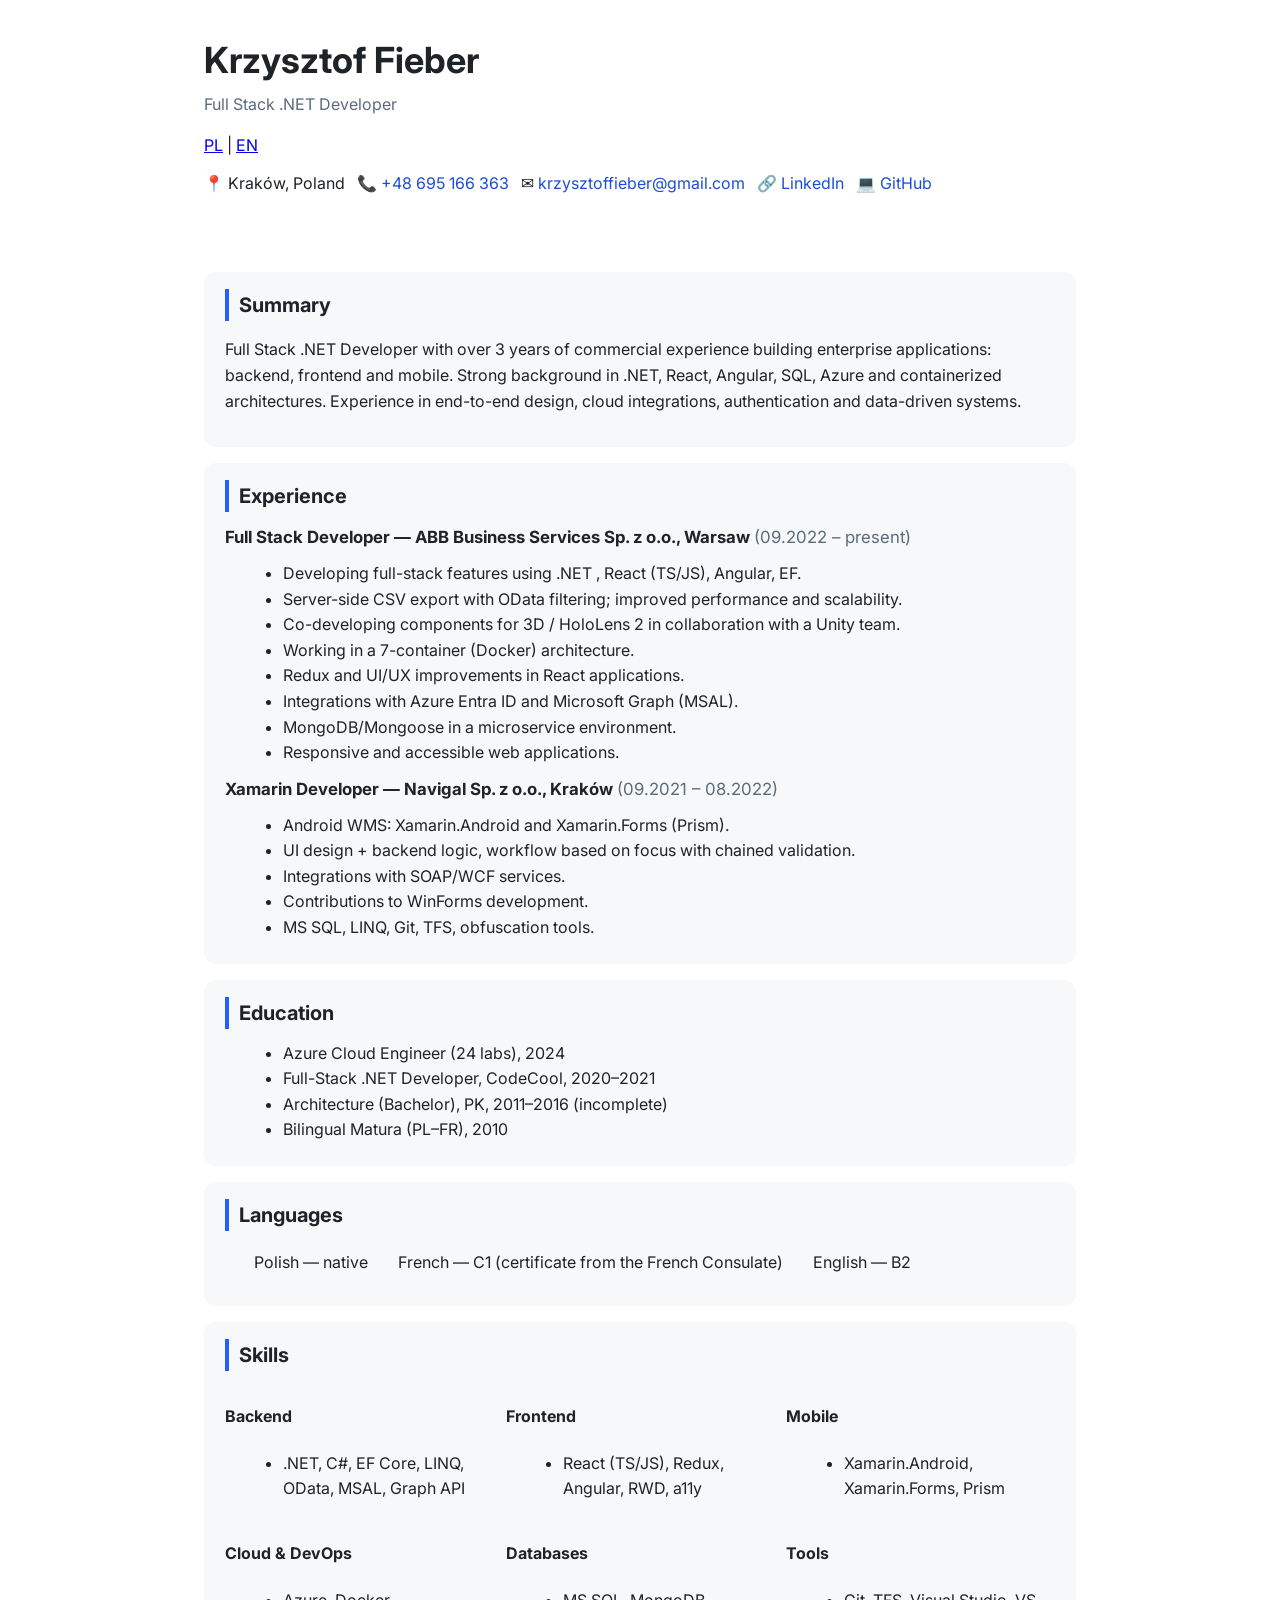
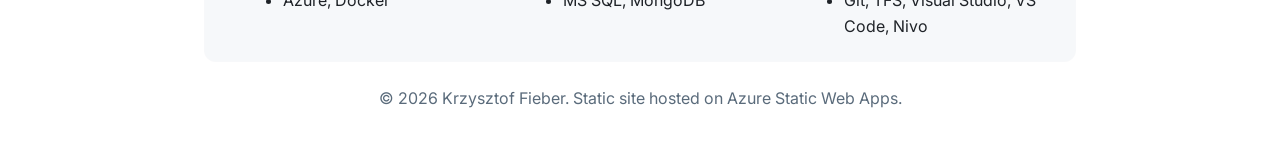
==== index.en.html @ 4469cb80 "en-version" ====
<!DOCTYPE html>
<html lang="en">
<head>
  <meta charset="utf-8"> 
  <meta name="viewport" content="width=device-width, initial-scale=1">
  <title>Krzysztof Fieber – CV</title>
  <meta name="description" content="Krzysztof Fieber's CV: Full Stack .NET Developer (React, Angular, Azure, Docker).">
  <link rel="preconnect" href="https://fonts.googleapis.com">
  <link rel="preconnect" href="https://fonts.gstatic.com" crossorigin>
  <link href="https://fonts.googleapis.com/css2?family=Inter:wght@300;400;600;800&display=swap" rel="stylesheet">
  <link rel="stylesheet" href="/styles.css">
  <link rel="icon" href="/assets/favicon.svg" type="image/svg+xml">
</head>
<body>
  <header class="container">
    <h1>Krzysztof Fieber</h1>
    <p class="subtitle">Full Stack .NET Developer</p>
    <nav class="lang-switch" aria-label="language switch">
      <a href="/index.html" hreflang="pl">PL</a> | <a href="/index.en.html" hreflang="en">EN</a>
    </nav>
    <ul class="contact">
      <li>📍 Kraków, Poland</li>
      <li>📞 <a href="tel:+48695166363">+48 695 166 363</a></li>
      <li>✉️ <a href="mailto:krzysztoffieber@gmail.com">krzysztoffieber@gmail.com</a></li>
      <li>🔗 <a href="https://linkedin.com/in/krzysztof-fieber-615277a3" rel="noopener" target="_blank">LinkedIn</a></li>
      <li>💻 <a href="https://github.com/UltraViolet5" rel="noopener" target="_blank">GitHub</a></li>
    </ul>
  </header>

  <main class="container">
    <section>
      <h2>Summary</h2>
      <p>Full Stack .NET Developer with over 3 years of commercial experience building enterprise applications: backend, frontend and mobile. Strong background in .NET, React, Angular, SQL, Azure and containerized architectures. Experience in end-to-end design, cloud integrations, authentication and data-driven systems.</p>
    </section>

    <section>
      <h2>Experience</h2>
      <article>
        <h3>Full Stack Developer — ABB Business Services Sp. z o.o., Warsaw <span class="muted">(09.2022 – present)</span></h3>
        <ul>
          <li>Developing full-stack features using .NET , React (TS/JS), Angular, EF.</li>
          <li>Server-side CSV export with OData filtering; improved performance and scalability.</li>
          <li>Co-developing components for 3D / HoloLens 2 in collaboration with a Unity team.</li>
          <li>Working in a 7-container (Docker) architecture.</li>
          <li>Redux and UI/UX improvements in React applications.</li>
          <li>Integrations with Azure Entra ID and Microsoft Graph (MSAL).</li>
          <li>MongoDB/Mongoose in a microservice environment.</li>
          <li>Responsive and accessible web applications.</li>
        </ul>
      </article>
      <article>
        <h3>Xamarin Developer — Navigal Sp. z o.o., Kraków <span class="muted">(09.2021 – 08.2022)</span></h3>
        <ul>
          <li>Android WMS: Xamarin.Android and Xamarin.Forms (Prism).</li>
          <li>UI design + backend logic, workflow based on focus with chained validation.</li>
          <li>Integrations with SOAP/WCF services.</li>
          <li>Contributions to WinForms development.</li>
          <li>MS SQL, LINQ, Git, TFS, obfuscation tools.</li>
        </ul>
      </article>
    </section>

    <section>
      <h2>Education</h2>
      <ul>
        <li>Azure Cloud Engineer (24 labs), 2024</li>
        <li>Full-Stack .NET Developer, CodeCool, 2020–2021</li>
        <li>Architecture (Bachelor), PK, 2011–2016 (incomplete)</li>
        <li>Bilingual Matura (PL–FR), 2010</li>
      </ul>
    </section>

    <section>
      <h2>Languages</h2>
      <ul class="chips">
        <li>Polish — native</li>
        <li>French — C1 (certificate from the French Consulate)</li>
        <li>English — B2</li>
      </ul>
    </section>

    <section>
      <h2>Skills</h2>
      <div class="grid">
        <div>
          <h4>Backend</h4>
          <ul>
            <li>.NET, C#, EF Core, LINQ, OData, MSAL, Graph API</li>
          </ul>
        </div>
        <div>
          <h4>Frontend</h4>
          <ul>
            <li>React (TS/JS), Redux, Angular, RWD, a11y</li>
          </ul>
        </div>
        <div>
          <h4>Mobile</h4>
          <ul>
            <li>Xamarin.Android, Xamarin.Forms, Prism</li>
          </ul>
        </div>
        <div>
          <h4>Cloud & DevOps</h4>
          <ul>
            <li>Azure, Docker</li>
          </ul>
        </div>
        <div>
          <h4>Databases</h4>
          <ul>
            <li>MS SQL, MongoDB</li>
          </ul>
        </div>
        <div>
          <h4>Tools</h4>
          <ul>
            <li>Git, TFS, Visual Studio, VS Code, Nivo</li>
          </ul>
        </div>
      </div>
    </section>

    <footer class="footer">
      <p>© 2026 Krzysztof Fieber. Static site hosted on Azure Static Web Apps.</p>
    </footer>
  </main>

  <script>
    // Simple dark-mode (auto + keyboard toggle: D)
    const prefersDark = window.matchMedia('(prefers-color-scheme: dark)');
    function setTheme(dark) { document.documentElement.dataset.theme = dark ? 'dark' : 'light'; }
    setTheme(prefersDark.matches);
    prefersDark.addEventListener('change', e => setTheme(e.matches));
    window.addEventListener('keydown', (e)=>{ if(e.key.toLowerCase()==='d') document.documentElement.dataset.theme = (document.documentElement.dataset.theme==='dark'?'light':'dark');});
  </script>
</body>
</html>
---- styles.css ----
:root{--bg:#0b0c0f;--text:#e6e6e6;--muted:#9aa4af;--card:#151821;--brand:#6aa0ff;--link:#4ea1ff;--accent:#ffd166;}
:root[data-theme='light']{--bg:#ffffff;--text:#1f2328;--muted:#5a6b7b;--card:#f6f8fa;--brand:#265dff;--link:#1d4ed8;--accent:#fb8500;}
*{box-sizing:border-box}
html,body{margin:0;padding:0}
body{font-family:'Inter',system-ui,-apple-system,Segoe UI,Roboto,Arial,sans-serif;background:var(--bg);color:var(--text);line-height:1.6}
.container{max-width:920px;margin:0 auto;padding:24px}
h1{font-size:2.25rem;margin:8px 0}
.subtitle{color:var(--muted);margin-top:-6px}
.contact{list-style:none;padding:0;margin:12px 0;display:flex;flex-wrap:wrap;gap:12px}
.contact a{color:var(--link);text-decoration:none}
section{background:var(--card);padding:16px 20px;border-radius:12px;margin:16px 0;border:1px solid rgba(255,255,255,0.06)}
h2{margin:0 0 12px 0;font-size:1.25rem;border-left:4px solid var(--brand);padding-left:10px}
h3{margin:10px 0;font-size:1.05rem}
.muted{color:var(--muted);font-weight:400}
ul{margin:6px 0 6px 1.1rem}
.grid{display:grid;grid-template-columns:repeat(auto-fit,minmax(220px,1fr));gap:12px}
.chips{display:flex;flex-wrap:wrap;gap:8px;list-style:none;padding:0}
.chips li{background:rgba(255,255,255,0.06);border:1px solid rgba(255,255,255,0.08);padding:6px 10px;border-radius:999px}
.footer{color:var(--muted);text-align:center;margin:24px 0}
@media (max-width:520px){h1{font-size:1.8rem}}
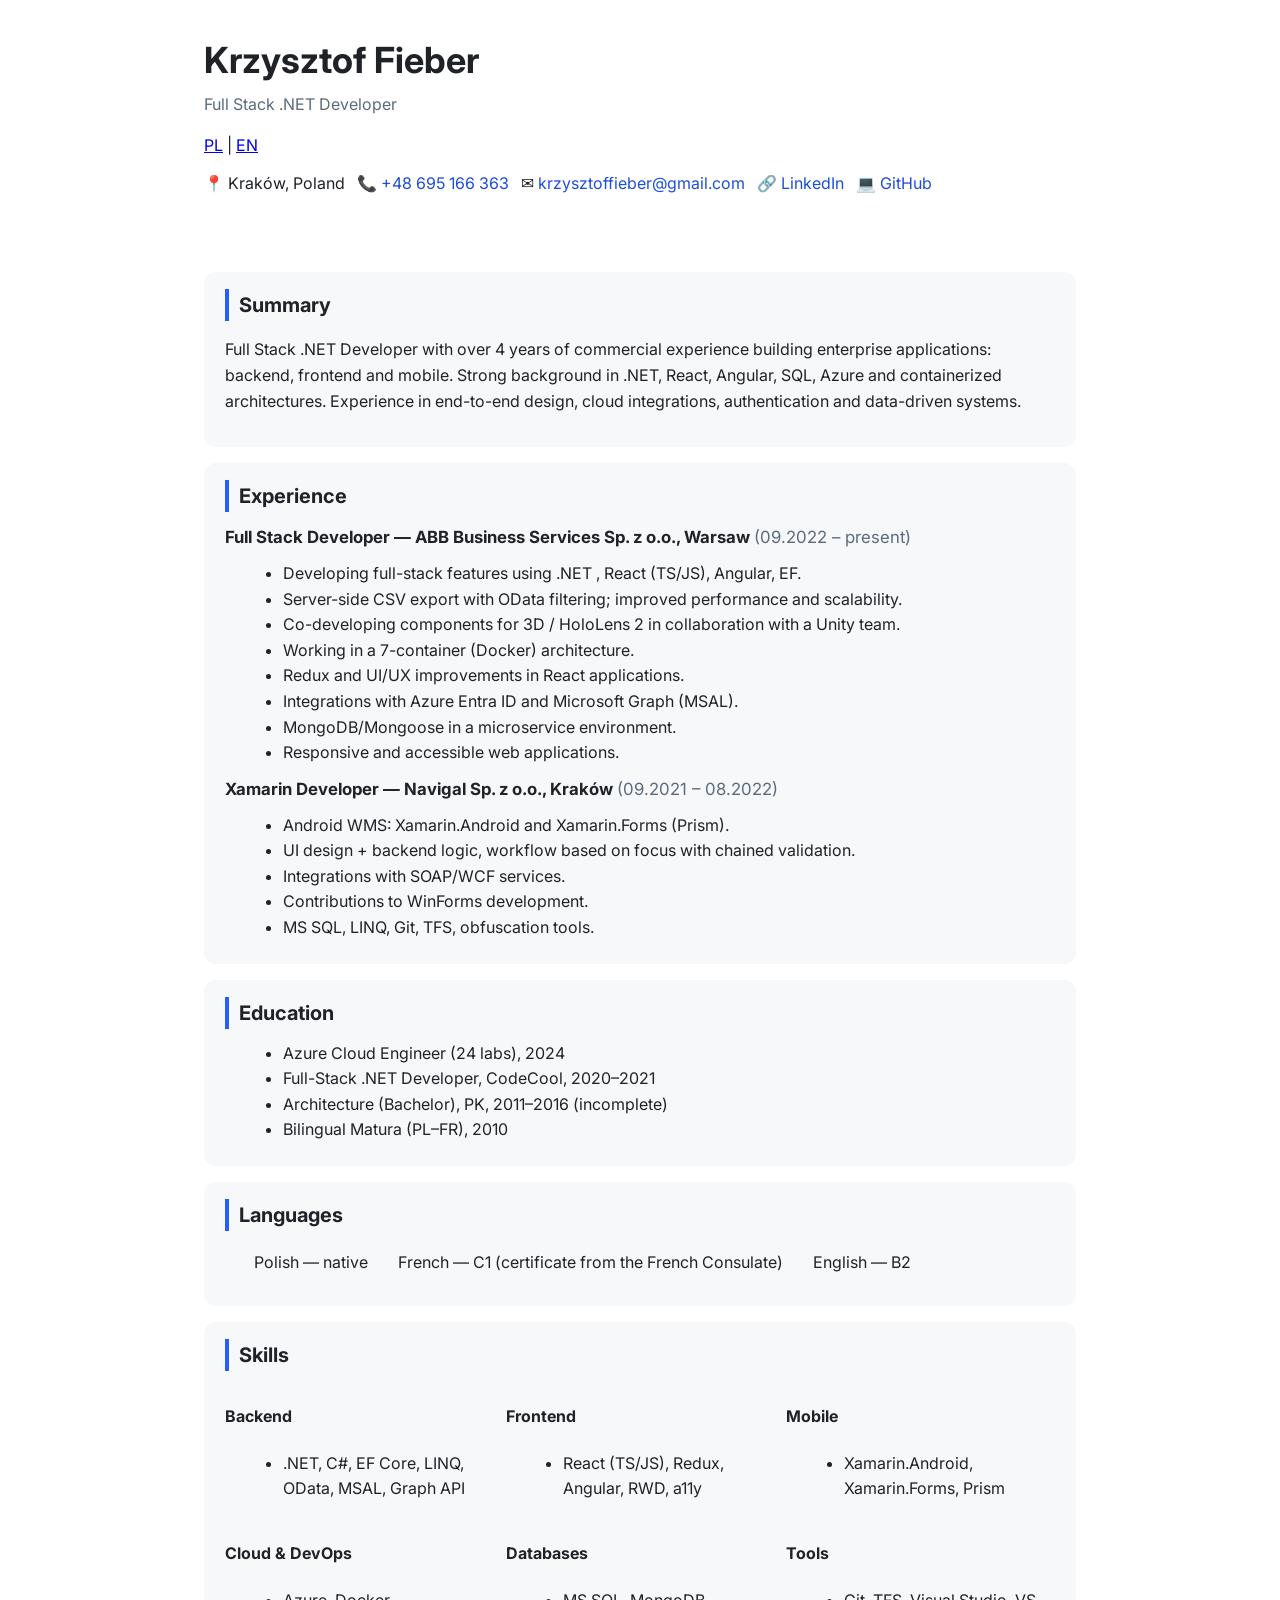
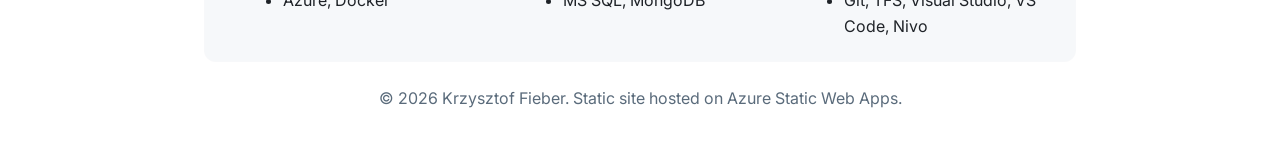
==== commit 44ea6139: "4 years" ====
--- a/index.en.html
+++ b/index.en.html
@@ -30,7 +30,7 @@
   <main class="container">
     <section>
       <h2>Summary</h2>
-      <p>Full Stack .NET Developer with over 3 years of commercial experience building enterprise applications: backend, frontend and mobile. Strong background in .NET, React, Angular, SQL, Azure and containerized architectures. Experience in end-to-end design, cloud integrations, authentication and data-driven systems.</p>
+      <p>Full Stack .NET Developer with over 4 years of commercial experience building enterprise applications: backend, frontend and mobile. Strong background in .NET, React, Angular, SQL, Azure and containerized architectures. Experience in end-to-end design, cloud integrations, authentication and data-driven systems.</p>
     </section>
 
     <section>
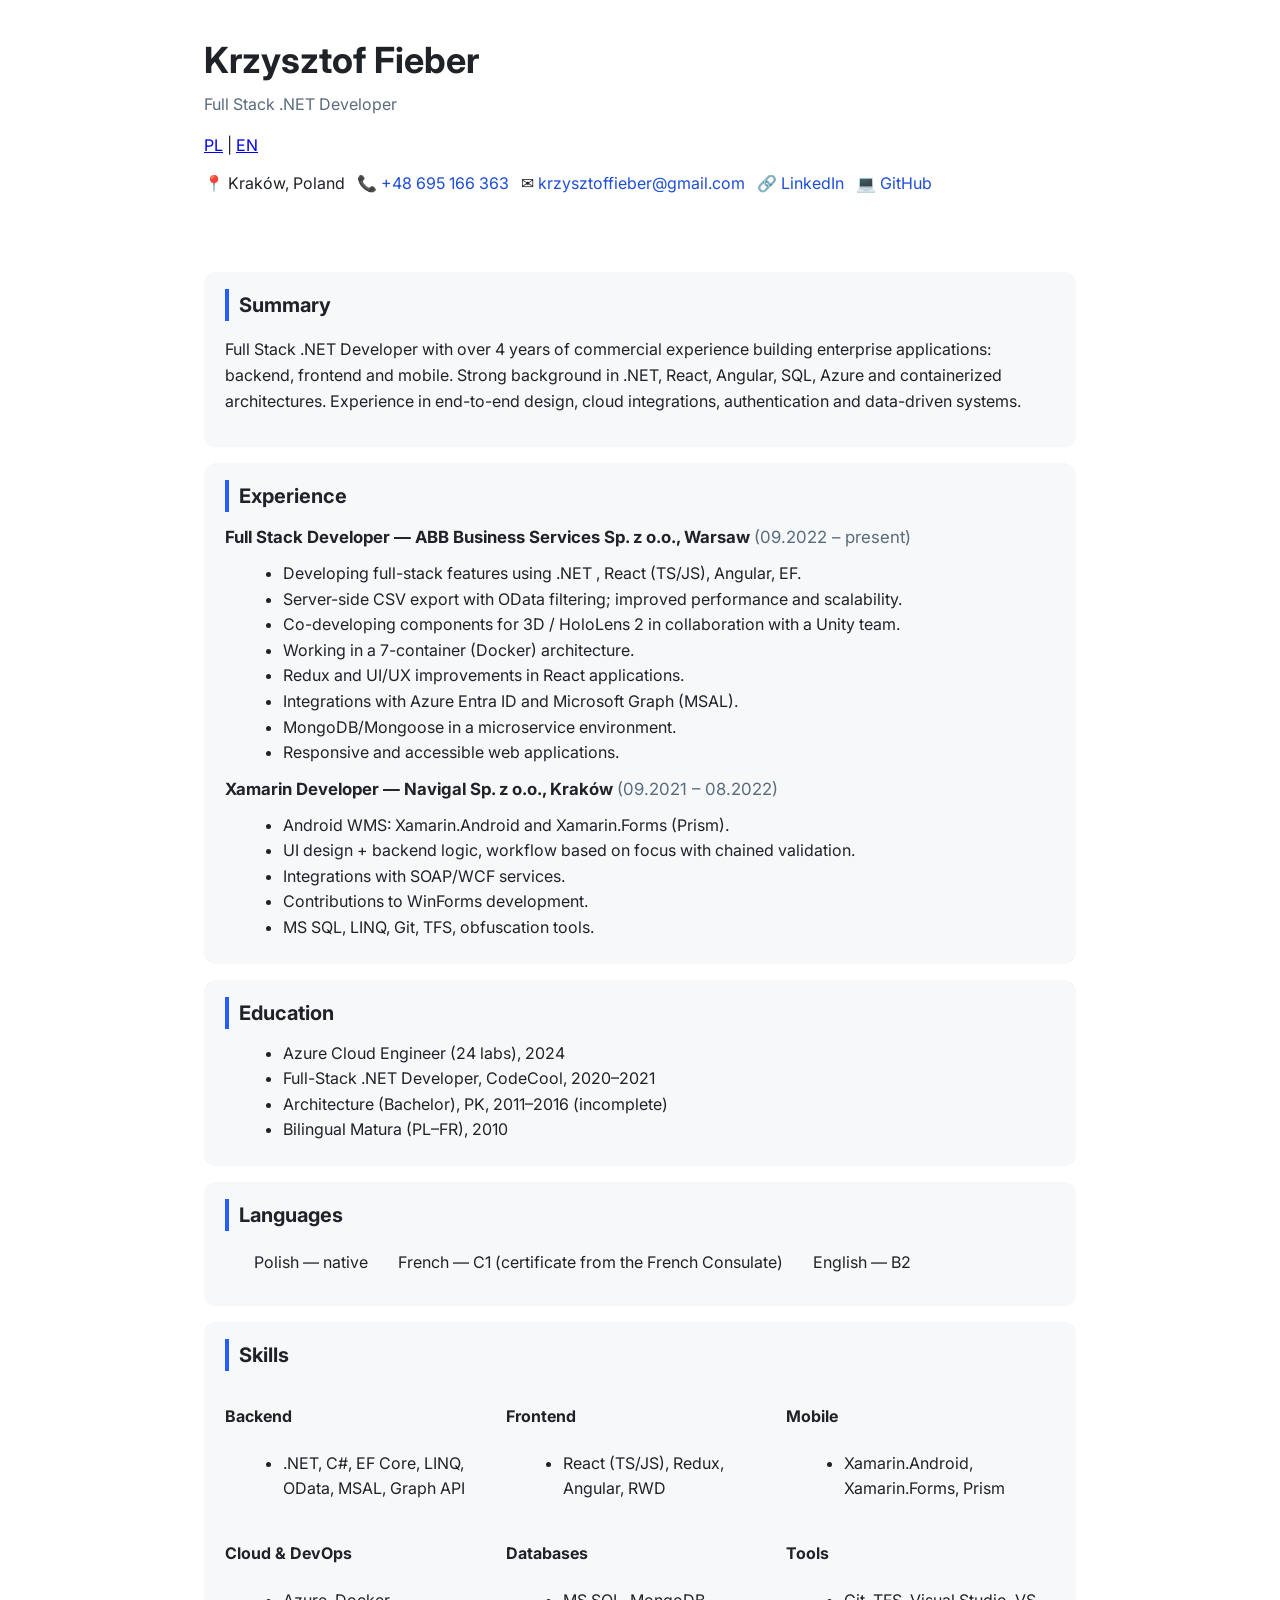
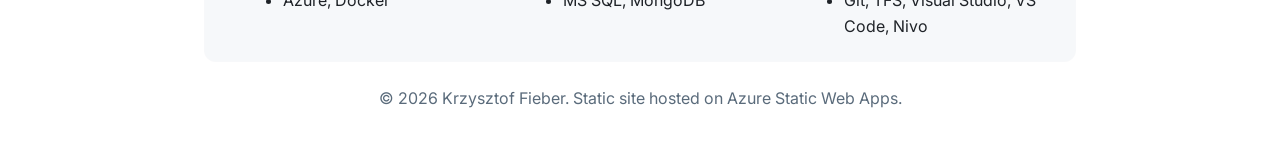
==== commit a8b1db63: "a11y" ====
--- a/index.en.html
+++ b/index.en.html
@@ -91,7 +91,7 @@
         <div>
           <h4>Frontend</h4>
           <ul>
-            <li>React (TS/JS), Redux, Angular, RWD, a11y</li>
+            <li>React (TS/JS), Redux, Angular, RWD</li>
           </ul>
         </div>
         <div>
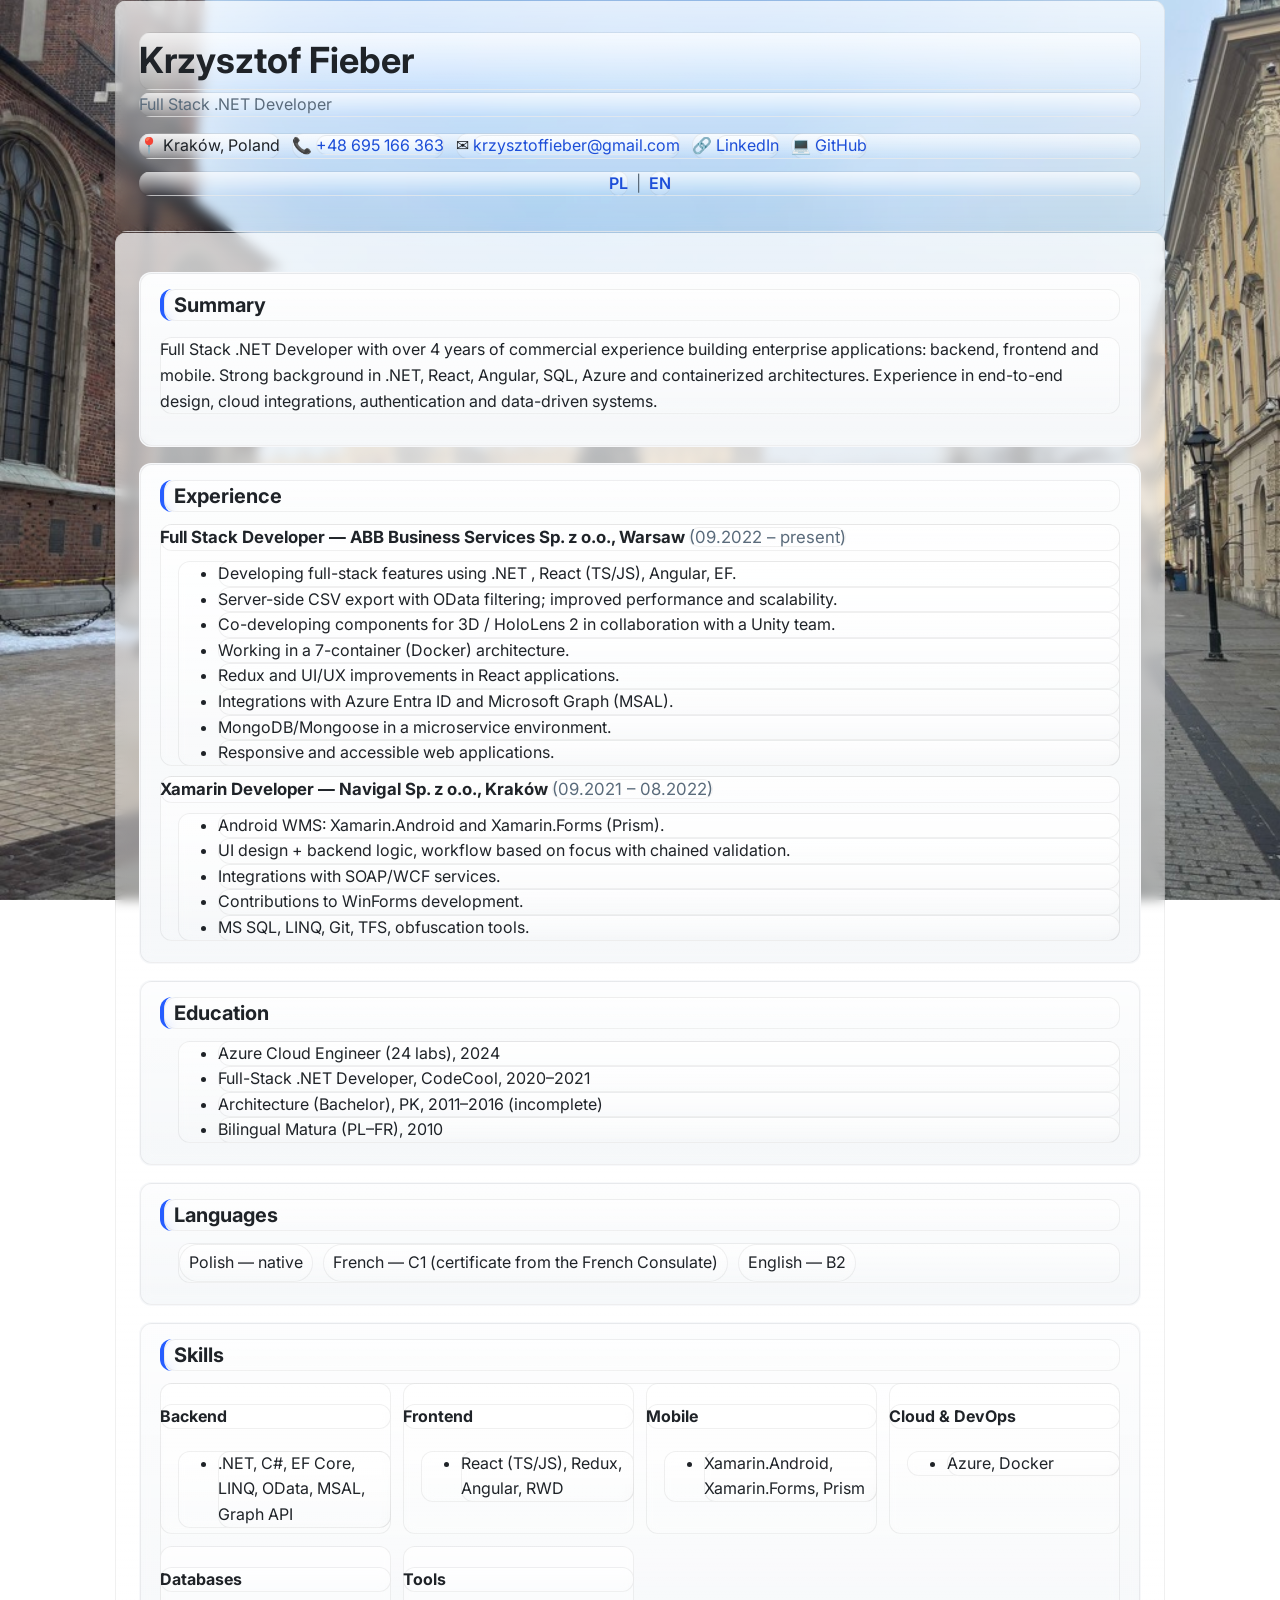
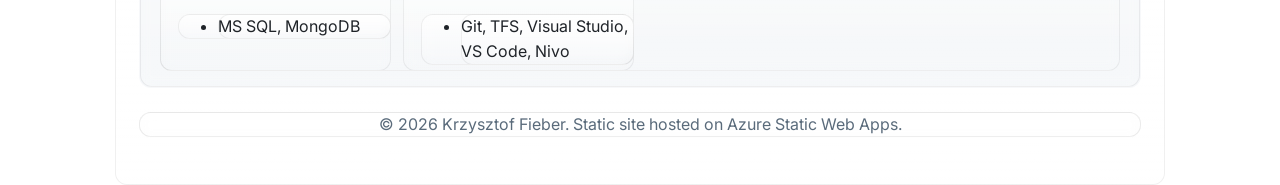
==== commit f739954a: "witdth" ====
--- a/index.en.html
+++ b/index.en.html
@@ -15,9 +15,6 @@
   <header class="container">
     <h1>Krzysztof Fieber</h1>
     <p class="subtitle">Full Stack .NET Developer</p>
-    <nav class="lang-switch" aria-label="language switch">
-      <a href="/index.html" hreflang="pl">PL</a> | <a href="/index.en.html" hreflang="en">EN</a>
-    </nav>
     <ul class="contact">
       <li>📍 Kraków, Poland</li>
       <li>📞 <a href="tel:+48695166363">+48 695 166 363</a></li>
@@ -25,6 +22,9 @@
       <li>🔗 <a href="https://linkedin.com/in/krzysztof-fieber-615277a3" rel="noopener" target="_blank">LinkedIn</a></li>
       <li>💻 <a href="https://github.com/UltraViolet5" rel="noopener" target="_blank">GitHub</a></li>
     </ul>
+    <nav class="lang-switch" aria-label="language switch">
+      <a href="/index.html" hreflang="pl">PL</a> | <a href="/index.en.html" hreflang="en">EN</a>
+    </nav>
   </header>
 
   <main class="container">
--- a/styles.css
+++ b/styles.css
@@ -1,13 +1,30 @@
-:root{--bg:#0b0c0f;--text:#e6e6e6;--muted:#9aa4af;--card:#151821;--brand:#6aa0ff;--link:#4ea1ff;--accent:#ffd166;}
-:root[data-theme='light']{--bg:#ffffff;--text:#1f2328;--muted:#5a6b7b;--card:#f6f8fa;--brand:#265dff;--link:#1d4ed8;--accent:#fb8500;}
+:root{--bg:#0b0c0f;--text:#e6e6e6;--muted:#9aa4af;--card:#151821;--brand:#6aa0ff;--link:#4ea1ff;--accent:#ffd166;--header-text:#1f2328}
+:root[data-theme='light']{--bg:#ffffff;--text:#1f2328;--muted:#5a6b7b;--card:#f6f8fa;--brand:#265dff;--link:#1d4ed8;--accent:#fb8500;--header-text:var(--text)}
 *{box-sizing:border-box}
 html,body{margin:0;padding:0}
-body{font-family:'Inter',system-ui,-apple-system,Segoe UI,Roboto,Arial,sans-serif;background:var(--bg);color:var(--text);line-height:1.6}
-.container{max-width:920px;margin:0 auto;padding:24px}
+body{font-family:'Inter',system-ui,-apple-system,Segoe UI,Roboto,Arial,sans-serif;background-color:var(--bg);color:var(--text);line-height:1.6}
+
+/* Fixed background image placed on the root element via a pseudo-element.
+   This keeps the image fixed to the viewport while the page content scrolls.
+   Using a pseudo-element is more reliable on mobile than background-attachment:fixed. */
+html::before{
+	content:'';
+	position:fixed;
+	inset:0;
+	background-image:url('/assets/zdjecie.jpeg');
+	background-size:cover;
+	background-position:center;
+	background-repeat:no-repeat;
+	z-index:-2; /* behind the gloss overlay (body::before z-index:-1) and behind content */
+}
+.container{max-width:1050px;margin:0 auto;padding:24px}
 h1{font-size:2.25rem;margin:8px 0}
 .subtitle{color:var(--muted);margin-top:-6px}
 .contact{list-style:none;padding:0;margin:12px 0;display:flex;flex-wrap:wrap;gap:12px}
 .contact a{color:var(--link);text-decoration:none}
+/* Language switch (centered links) */
+.lang-switch{display:flex;justify-content:center;align-items:center;gap:8px;margin:12px 0;color:var(--muted)}
+.lang-switch a{color:var(--link);text-decoration:none;font-weight:600}
 section{background:var(--card);padding:16px 20px;border-radius:12px;margin:16px 0;border:1px solid rgba(255,255,255,0.06)}
 h2{margin:0 0 12px 0;font-size:1.25rem;border-left:4px solid var(--brand);padding-left:10px}
 h3{margin:10px 0;font-size:1.05rem}
@@ -18,3 +35,93 @@
 .chips li{background:rgba(255,255,255,0.06);border:1px solid rgba(255,255,255,0.08);padding:6px 10px;border-radius:999px}
 .footer{color:var(--muted);text-align:center;margin:24px 0}
 @media (max-width:520px){h1{font-size:1.8rem}}
+
+/* Header-specific coloring: keep header text dark even in dark theme */
+header{color:var(--header-text)}
+header .subtitle{color:var(--muted)}
+header .contact{color:var(--header-text)}
+
+/* Animated background gloss */
+:root{--gloss:rgba(255,255,255,0.10);--gloss-peak:rgba(255,255,255,0.18);--gloss-duration:7s}
+:root[data-theme='light']{--gloss:rgba(0,0,0,0.06);--gloss-peak:rgba(0,0,0,0.10)}
+
+body::before{
+	content:'';
+	position:fixed;
+	inset:0;
+	pointer-events:none;
+	background:linear-gradient(120deg,
+		transparent 0%,
+		transparent 40%,
+		var(--gloss) 48%,
+		var(--gloss-peak) 50%,
+		var(--gloss) 52%,
+		transparent 60%,
+		transparent 100%);
+	transform:translateX(-120%);
+	mix-blend-mode:soft-light;
+	opacity:0.55; /* lower so it doesn't wash out text */
+	z-index:-1; /* sit behind page content so text stays visible */
+	filter:blur(8px);
+	animation:gloss-move var(--gloss-duration) linear infinite;
+	will-change:transform;
+}
+
+@keyframes gloss-move{
+	0%{transform:translateX(-120%)}
+	100%{transform:translateX(120%)}
+}
+
+/* Liquid glass (glassmorphism) applied broadly to elements
+	 Uses a ::before overlay so markup doesn't need to change.
+	 Excludes media, code and form controls for safety/performance. */
+:root{
+	--glass-overlay: rgba(255,255,255,0.03);
+	--glass-border: rgba(255,255,255,0.06);
+	--glass-blur: 8px;
+	--glass-radius: 12px;
+	/* remove box shadows site-wide */
+	--glass-shadow: none;
+}
+:root[data-theme='light']{
+	--glass-overlay: rgba(255,255,255,0.72);
+	--glass-border: rgba(0,0,0,0.06);
+	--glass-blur: 6px;
+	/* remove box shadows in light theme as well */
+	--glass-shadow: none;
+}
+
+/* Apply to most elements but exclude things that shouldn't get it */
+
+/* Apply glass overlay behind element content; exclude media/code/form controls */
+:where(*):not(html):not(body):not(img):not(svg):not(video):not(canvas):not(pre):not(code):not(script):not(style):not(input):not(textarea):not(select){
+	position:relative; /* creates positioning context and stacking context */
+	z-index:0; /* ensure children can stack above (::before uses negative z-index) */
+	border-radius:var(--glass-radius);
+}
+
+:where(*):not(html):not(body):not(img):not(svg):not(video):not(canvas):not(pre):not(code):not(script):not(style):not(input):not(textarea):not(select)::before{
+	content:'';
+	position:absolute;
+	inset:0;
+	border-radius:inherit;
+	background:linear-gradient(180deg, var(--glass-overlay), rgba(255,255,255,0));
+	pointer-events:none;
+	z-index:-1; /* put overlay behind element content so text remains visible */
+	backdrop-filter: blur(var(--glass-blur)) saturate(110%);
+	-webkit-backdrop-filter: blur(var(--glass-blur)) saturate(110%);
+	border:1px solid var(--glass-border);
+	box-shadow:var(--glass-shadow);
+	transition:background-color 240ms ease, box-shadow 240ms ease, border-color 240ms ease;
+}
+
+/* Respect reduced motion for users who prefer less movement/visual churn */
+@media (prefers-reduced-motion: reduce){
+	:where(*):not(html):not(body):not(img):not(svg):not(video):not(canvas):not(pre):not(code):not(script):not(style):not(input):not(textarea):not(select)::before{
+		transition:none;
+		backdrop-filter:none;
+		-webkit-backdrop-filter:none;
+		box-shadow:none;
+	}
+	body::before{animation:none}
+}
